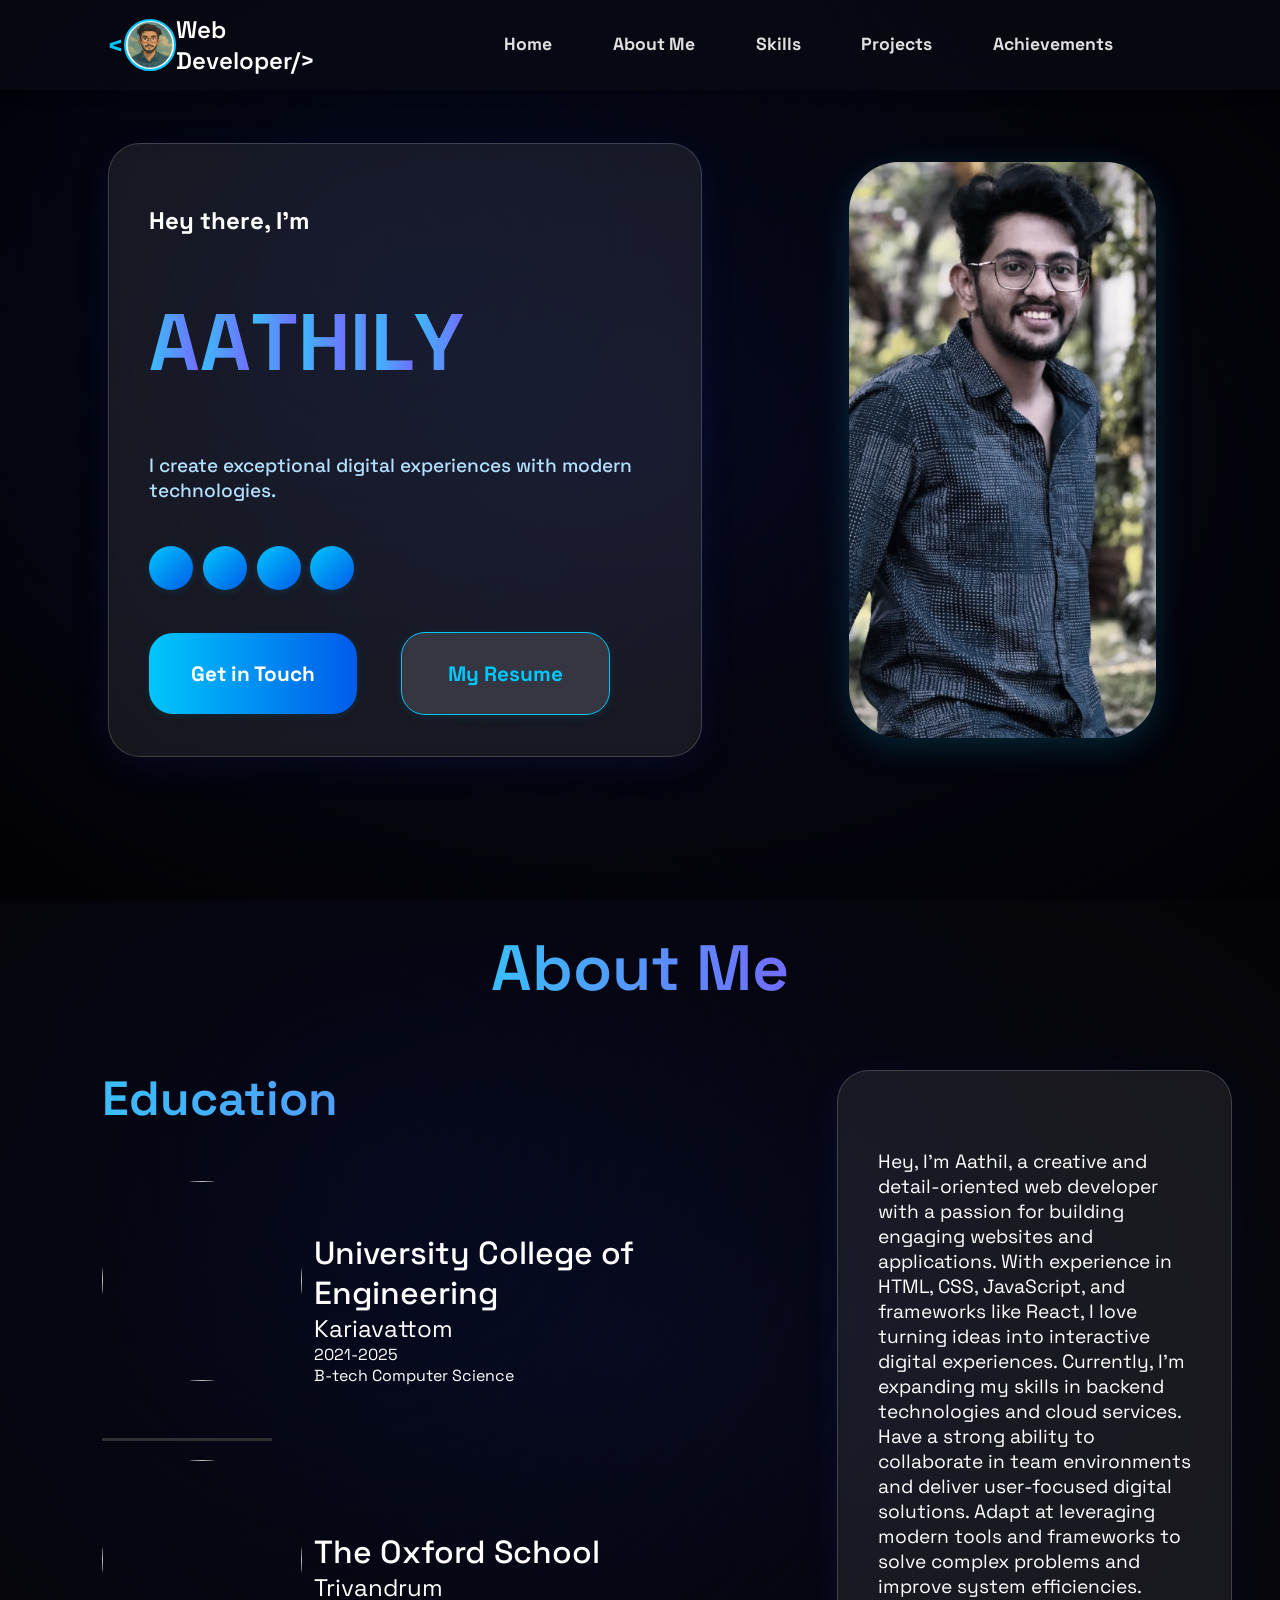
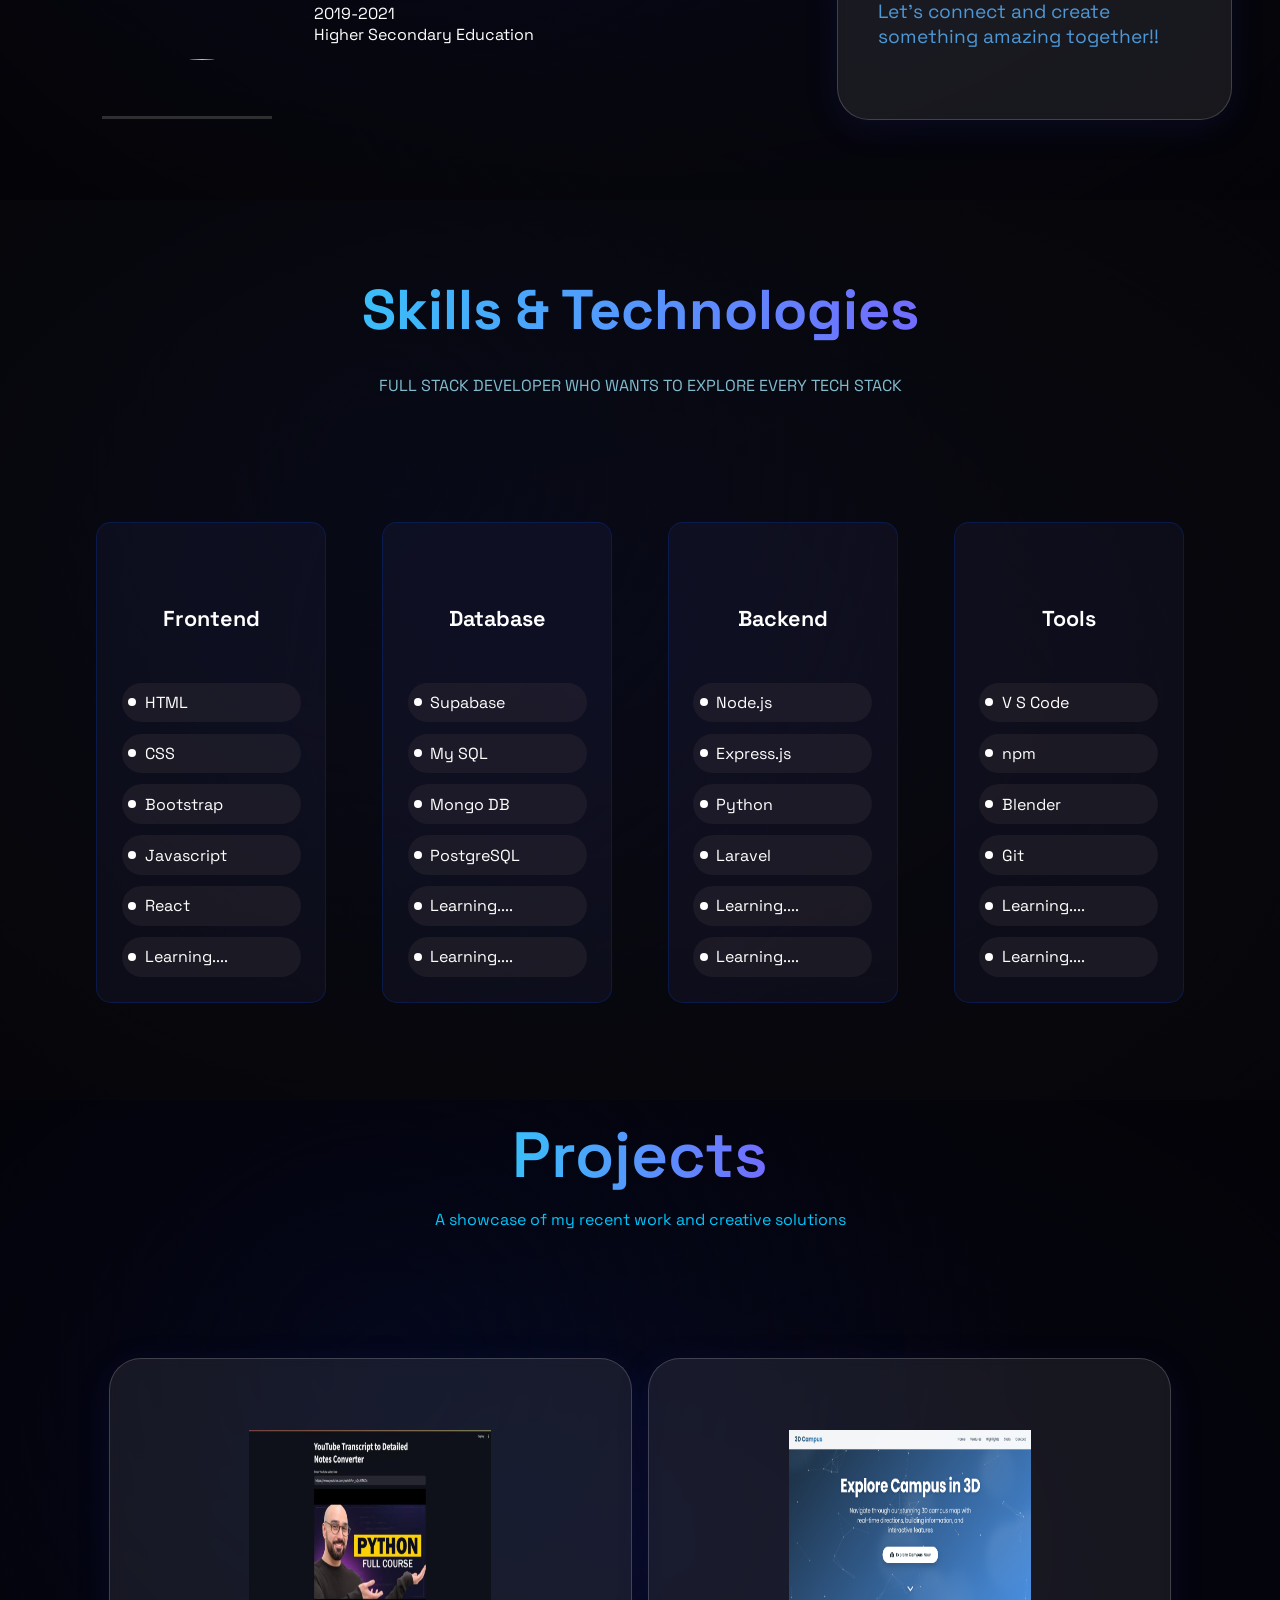
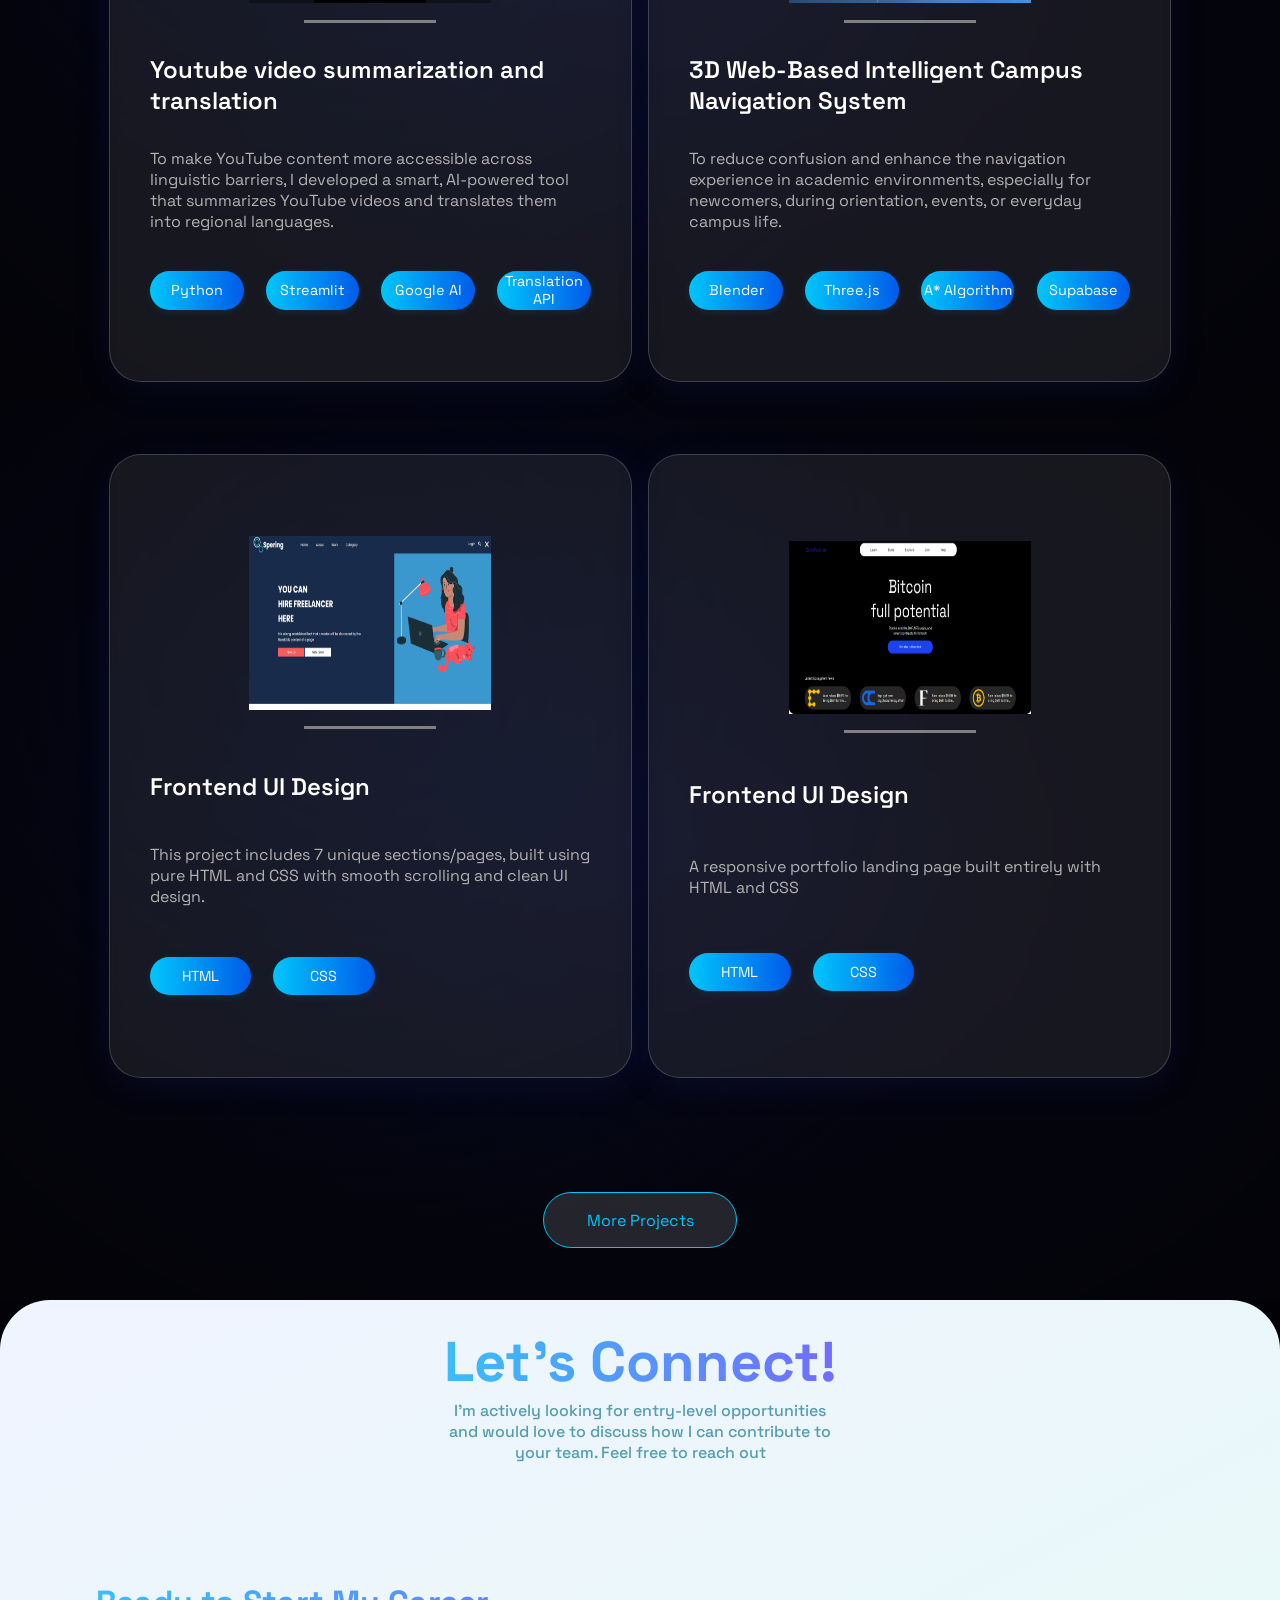
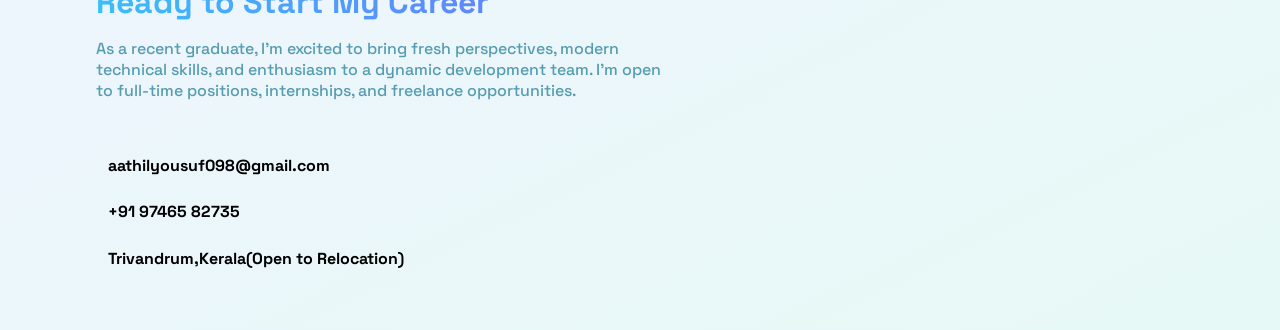
==== index.html @ 9d5b96a1 "first commit" ====
<!DOCTYPE html>
<html lang="en">
  <head>
    <meta charset="UTF-8" />
    <meta name="viewport" content="width=device-width, initial-scale=1.0" />
    <title>Portfolio</title>
    <link rel="icon" type="image/png" href="/favicon-96x96.png" sizes="96x96" />
    <link rel="icon" type="image/svg+xml" href="/favicon.svg" />
    <link rel="shortcut icon" href="/favicon.ico" />
    <link rel="apple-touch-icon" sizes="180x180" href="/apple-touch-icon.png" />
    <link rel="manifest" href="/site.webmanifest" />
    <link rel="stylesheet" href="style.css" />
    <link rel="preconnect" href="https://fonts.googleapis.com" />
    <link rel="preconnect" href="https://fonts.gstatic.com" crossorigin />
    <link rel="preconnect" href="https://fonts.googleapis.com" />
    <link rel="preconnect" href="https://fonts.gstatic.com" crossorigin />
    <link
      href="https://fonts.googleapis.com/css2?family=Inter:ital,opsz,wght@0,14..32,100..900;1,14..32,100..900&family=Poppins:ital,wght@0,100;0,200;0,300;0,400;0,500;0,600;0,700;0,800;0,900;1,100;1,200;1,300;1,400;1,500;1,600;1,700;1,800;1,900&family=Roboto:ital,wght@0,100..900;1,100..900&family=Space+Grotesk:wght@300..700&display=swap"
      rel="stylesheet"
    />
    <link rel="stylesheet" href="https://cdnjs.cloudflare.com/ajax/libs/font-awesome/7.0.0/css/all.min.css" integrity="sha512-DxV+EoADOkOygM4IR9yXP8Sb2qwgidEmeqAEmDKIOfPRQZOWbXCzLC6vjbZyy0vPisbH2SyW27+ddLVCN+OMzQ==" crossorigin="anonymous" referrerpolicy="no-referrer" />
  </head>
  <body>
    <header>
      <div class="q1">
        <p class="angle">&lt;</p>
        <img
          src="ChatGPT_Image_Jul_29__2025__10_33_04_AM-removebg-preview.png"
          alt="Profile picture"
          class="profile-img"
        />
        <div class="header-title">
          <p class="role">Web Developer/&gt;</p>
        </div>
      </div>
      <nav>
        <a href="#Home" class="nav-link">Home</a>
        <a href="#About Me" class="nav-link">About Me</a>
        <a href="#skills" class="nav-link">Skills</a>
        <a href="#projects" class="nav-link">Projects</a>
        <a href="" class="nav-link">Achievements</a>
      </nav>
    </header>
      <section class="page1" id="Home">
        <div class="hero-content">
          <div class="intro-card">
            <p class="s">Hey there, I'm  </p>
              <h1 class="highlight">
                 <span>A</span><span>A</span><span>T</span><span>H</span><span>I</span><span>L</span> <span>Y</span>
              </h1>
            <p class="subtitle">I create exceptional digital experiences with modern technologies.</p>
            <div class="socials">
              <a href="https://github.com/aathil628" target="_blank" class="social-link"><i class="fa-brands fa-github"></i></a>
              <a href="https://www.linkedin.com/in/aathil-yousuf-937155234/" target="_blank" class="social-link"><i class="fa-brands fa-linkedin-in"></i></a>
              <a href="https://www.instagram.com/aa.thil__/" target="_blank" class="social-link"><i class="fa-brands fa-instagram"></i></a>
              <a href="https://mail.google.com/mail/?view=cm&fs=1&to=aathilyousuf098@gmail.com&su=Subject+Here&body=Message+goes+here" target="_blank" class="social-link"><i class="fa-solid fa-envelope"></i></a>
            </div>
            <div class="hero-buttons">
              <a href="#contact" class="btn btn-primary">Get in Touch</a>
              <a href="assets/Resume.pdf" target="_blank" class="btn btn-secondary">My Resume</a>
            </div>
          </div>
        </div>
        <div class="hero-image">
          <img src="test1.png" alt="Profile illustration" class="main-img">
        </div>
      </section>
       
<section class="page2" id="About Me">
     <div class="e1">
         <p>About Me</p>
     </div>
     <div class="e2">
        <div class="e3">
            <div class="e5">
                <p>Education</p>
            </div>
            <div class="e6">
                 <div class="e7">
                       <div class="e8">
                          <div class="e10">
                            <img src="https://encrypted-tbn0.gstatic.com/images?q=tbn:ANd9GcRZ2lX7y7u7_CbyY9ggUJF4lEvPAEfMtIUi-g&s" alt="">
                          </div>
                          <div class="e11">
                            <p class="e12">University College of Engineering</p>
                            <p class="e13">Kariavattom</p>
                            <p class="e14">2021-2025</p>
                            <p class="e15"> B-tech Computer Science</p>
                          </div>
                       </div>
                       <div class="e9"></div>
                 </div>
                 <div class="e7">
                      <div class="e8">
                         <div class="e10">
                            <img src="https://content.jdmagicbox.com/comp/thiruvananthapuram/e2/0471px471.x471.140808144142.g5e2/catalogue/the-oxford-school-manacaud-thiruvananthapuram-schools-neqpao1k5s.jpg" alt="">
                          </div>
                          <div class="e11">
                            <p class="e12">The Oxford School</p>
                            <p class="e13">Trivandrum</p>
                            <p class="e14">2019-2021</p>
                            <p class="e15">Higher Secondary Education</p>
                          </div>
                      </div>
                      <div class="e9"></div>
                 </div>
            </div>
        </div>
        <div class="e4">
           <div class="e16">
          <p>Hey, I’m Aathil, a creative and detail-oriented web developer with a passion for building engaging websites and applications.
With experience in HTML, CSS, JavaScript, and frameworks like React, I love turning ideas into interactive digital experiences. Currently, I’m expanding my skills in backend technologies and cloud services.
Have a strong ability to collaborate in team environments and deliver user-focused digital
solutions. Adapt at leveraging modern tools and frameworks to solve complex problems
and improve system efficiencies.</p> <p style="color: rgb(77, 152, 214);">Let’s connect and create something amazing together!!</p>
</div>
        </div>
     </div>
</section>





      <section class="page3" id="skills">
        <div class="w1">
           <h1>Skills & Technologies</h1>
           <p>FULL STACK DEVELOPER WHO WANTS TO EXPLORE EVERY TECH STACK</p>
        </div>
        <div class="w2">
          <div class="w3 left1">
                 <div class="w4">
                      <a href=""><i class="fa-solid fa-laptop-code"></i></a>
                      <p>Frontend</p>
                 </div>
                 <div class="w5">
                      <div class="w6">
                        <div class="w7"></div>
                        <p>HTML</p>
                      </div>
                      <div class="w6">
                        <div class="w7"></div>
                        <p>CSS</p>
                      </div>
                      <div class="w6">
                        <div class="w7"></div>
                        <p>Bootstrap</p>
                      </div>
                      <div class="w6">
                        <div class="w7"></div>
                        <p>Javascript</p>
                      </div>
                      <div class="w6">
                        <div class="w7"></div>
                        <p>React</p>
                      </div>
                      <div class="w6">
                        <div class="w7"></div>
                        <p>Learning....</p>
                      </div>
                 </div>
          </div>
          <div class="w3 left2">
            <div class="w4">
                      <a href=""><i class="fa-solid fa-database"></i></a>
                      <p>Database</p>
                 </div>
                 <div class="w5">
                      <div class="w6">
                        <div class="w7"></div>
                        <p>Supabase</p>
                      </div>
                      <div class="w6">
                        <div class="w7"></div>
                        <p>My SQL</p>
                      </div>
                      <div class="w6">
                        <div class="w7"></div>
                        <p>Mongo DB</p>
                      </div>
                      <div class="w6">
                        <div class="w7"></div>
                        <p>PostgreSQL</p>
                      </div>
                      <div class="w6">
                        <div class="w7"></div>
                        <p>Learning....</p>
                      </div>
                      <div class="w6">
                        <div class="w7"></div>
                        <p>Learning....</p>
                      </div>
                 </div>
          </div>
          <div class="w3 right1">
            <div class="w4">
                      <a href=""><i class="fa-solid fa-server"></i></i></a>
                      <p>Backend</p>
                 </div>
                 <div class="w5">
                      <div class="w6">
                        <div class="w7"></div>
                        <p>Node.js</p>
                      </div>
                      <div class="w6">
                        <div class="w7"></div>
                        <p>Express.js</p>
                      </div>
                      <div class="w6">
                        <div class="w7"></div>
                        <p>Python</p>
                      </div>
                      <div class="w6">
                        <div class="w7"></div>
                        <p>Laravel</p>
                      </div>
                      <div class="w6">
                        <div class="w7"></div>
                        <p>Learning....</p>
                      </div>
                      <div class="w6">
                        <div class="w7"></div>
                        <p>Learning....</p>
                      </div>
                 </div>
          </div>
          <div class="w3 right">
            <div class="w4">
                      <a href=""><i class="fa-solid fa-hammer"></i></a>
                      <p>Tools</p>
                 </div>
                 <div class="w5">
                      <div class="w6">
                        <div class="w7"></div>
                        <p>V S Code</p>
                      </div>
                      <div class="w6">
                        <div class="w7"></div>
                        <p>npm</p>
                      </div>
                      <div class="w6">
                        <div class="w7"></div>
                        <p>Blender</p>
                      </div>
                      <div class="w6">
                        <div class="w7"></div>
                        <p>Git</p>
                      </div>
                      <div class="w6">
                        <div class="w7"></div>
                        <p>Learning....</p>
                      </div>
                      <div class="w6">
                        <div class="w7"></div>
                        <p>Learning....</p>
                      </div>
                 </div>
          </div>

        </div>
      </section>
      <section class="page4" id="projects">
           <div class="r1">
              <h1>Projects</h1>
              <p>A showcase of my recent work and creative solutions</p>
           </div>
           <div class="r2">
              <div class="r4">
                  <div class="r5">
                      <div class="r6 ">
                        <div class="r7">
                          <img src="Project 1.png" alt="">
                          <div class="r11"></div>  
                        </div>
                        <div class="r8">Youtube video summarization and translation</div>
                        <div class="r9">To make YouTube content more accessible across linguistic barriers, I developed a smart, AI-powered tool that summarizes YouTube videos and translates them into regional languages.</div>
                        <div class="r10">
                           <div class="r12">Python </div>
                           <div class="r12">Streamlit </div>
                           <div class="r12">Google AI</div>
                           <div class="r12">Translation API</div>
                        </div>
                      </div>
                      <div class="r6">
                         <div class="r7">
                          <img src="Project 2.png" alt="">
                          <div class="r11"></div>  
                        </div>
                        <div class="r8">3D Web-Based Intelligent Campus Navigation System</div>
                        <div class="r9">To reduce confusion and enhance the navigation experience in academic environments, especially for newcomers, during orientation, events, or everyday campus life.</div>
                        <div class="r10">
                           <div class="r12">Blender </div>
                           <div class="r12">Three.js</div>
                           <div class="r12">A* Algorithm </div>
                           <div class="r12">Supabase </div>
                        </div>
                      </div>
                  </div>
              </div>
              <div class="r4">
                  <div class="r5">
                      <div class="r6">
                        <div class="r7">
                          <img src="Project 3.png" alt="">
                          <div class="r11"></div>  
                        </div>
                        <div class="r8">Frontend UI Design</div>
                        <div class="r9">This project includes 7 unique sections/pages, built using pure HTML and CSS with smooth scrolling and clean UI design.</div>
                        <div class="r10">
                           <div class="r12">HTML</div>
                           <div class="r12">CSS</div>
                        </div>
                      </div>
                      <div class="r6">
                         <div class="r7">
                          <img src="Project 4.png" alt="">
                          <div class="r11"></div>  
                        </div>
                        <div class="r8">Frontend UI Design</div>
                        <div class="r9">A responsive portfolio landing page built entirely with HTML and CSS</div>
                        <div class="r10">
                          <div class="r12">HTML</div>
                           <div class="r12">CSS</div>
                        </div>
                      </div>
                  </div>
              </div>
           </div>
           <div class="r3">
                <p>More Projects</p>
           </div>
      </section>
      <section class="page5" id="contact">
              <div class="t1">
                <span>Let's Connect!</span>
                <p>I'm actively looking for entry-level opportunities and would love to discuss how I can contribute to your team. Feel free to reach out</p>
              </div>
              <div class="t2">
                   <div class="t3">
                       <div class="t5">
                        <h1>Ready to Start My Career</h1>
                        <p>As a recent graduate, I'm excited to bring fresh perspectives, modern technical skills, and enthusiasm to a dynamic development team. I'm open to full-time positions, internships, and freelance opportunities.</p>
                       </div>
                       <div class="t6">
                        <div class="t7">
                          <a href=""><i class="fa-solid fa-envelope"></i></a>
                          <p>aathilyousuf098@gmail.com</p>
                        </div>
                        <div class="t7">
                          <a href=""><i class="fa-solid fa-phone"></i></a>
                          <p>+91 97465 82735</p>
                        </div>
                        <div class="t7">
                          <a href=""><i class="fa-solid fa-location-dot"></i></a>
                          <p>Trivandrum,Kerala(Open to Relocation)</p>
                        </div>
                       </div>
                   </div>
                   <div class="t4">
                         <div class="t8">
                          <a href="https://www.linkedin.com/in/aathil-yousuf-937155234/" target="_blank"><i class="fa-brands fa-linkedin"></i></a>
                          <a href="https://www.instagram.com/aa.thil__/" target="_blank"><i class="fa-brands fa-instagram"></i></a>
                         </div>
                         <div class="t8">
                          <a href="https://github.com/aathil628" target="_blank"><i class="fa-brands fa-github"></i></a>
                          <a href=""><i class="fa-brands fa-whatsapp"></i></a>
                         </div>
                   </div>
              </div>
      </section>
  </body>
</html>
---- style.css ----
* {
  margin: 0%;
}
body {
  height: 100vh;
  background: radial-gradient(
      ellipse at center,
      rgba(43, 50, 67, 0.7) 0%,
      rgba(15, 15, 25, 0.98) 100%
    ),
    radial-gradient(circle at 30% 30%, rgba(0, 147, 233, 0.18), transparent 60%),
    radial-gradient(
      circle at 70% 60%,
      rgba(123, 67, 151, 0.18),
      transparent 60%
    );
  background-color: #0d0d1a;
  background-blend-mode: hard-light;
  color: #fff;
  font-family: "Space Grotesk", "Inter", "Poppins", "Roboto", sans-serif;
  box-sizing: border-box;
}

header {
  height: 10%;
  width: 100%;
  background: rgba(10, 10, 20, 0.7);
  position: fixed;
  z-index: 100;
  display: flex;
  justify-content: space-evenly;
  align-items: center;
  box-shadow: 0 2px 16px 0 rgba(0, 0, 0, 0.12);
}
.q1 {
  display: flex;
  align-items: center;
  justify-content: space-evenly;
  width: 18%;
}
.profile-img {
  height: 48px;
  width: 48px;
  border-radius: 50%;
  border: 2px solid #00c6fb;
  background: #fff;
}
.angle {
  font-size: 1.7rem;
  color: #00c6fb;
  font-weight: 700;
}
.role {
  font-size: 1.5rem;
  color: #fff;
  font-weight: 600;
}
nav {
  width: 57%;
  display: flex;
  justify-content: space-evenly;
}
.nav-link {
  text-decoration: none;
  font-size: 1.1rem;
  color: #e0e0e0;
  font-weight: 700;
  transition: color 0.2s;
}
.nav-link::after {
  content: "";
  display: block;
  width: 0;
  height: 2px;
  background: linear-gradient(90deg, #00c6fb, #005bea);
  transition: width 0.4s;
}
.nav-link:hover {
  color: #00c6fb;
}
.nav-link:hover::after {
  width: 100%;
}

.page1 {
  height: 100%;
  width: 100%;

  display: flex;
  align-items: center;
  justify-content: space-evenly;
 
}
.hero-content {
  display: flex;
  align-items: center;
  justify-content: space-evenly;
  height: 60%;
  width: 50%;
}
.intro-card {
  height: 100%;
  width: 80%;
  background: rgba(255, 255, 255, 0.08);
  border-radius: 32px;
  box-shadow: 0 8px 32px 0 rgba(31, 38, 135, 0.18);
  padding: 2.5rem 2.5rem 2rem 2.5rem;
  display: flex;
  flex-direction: column;
  justify-content: center;
  gap: 8%;
  border: 1.5px solid rgba(255, 255, 255, 0.18);
  backdrop-filter: blur(6px);
  opacity: 0;
  transform: translateX(-100%);
  animation: slideInLeft 1s forwards;
}
.intro-card .s {
  height: 10%;
  font-size: 1.5rem;
  font-weight: 700;
  display: flex;
  align-items: center;
  gap: 2%;
  color: #fff;
}
h1.highlight {
  height: 22%;
  display: flex;
  font-size: 5rem;
}
h1.highlight span{
  opacity: 0;
  display: inline-block;
  animation: fadeIn 0.5s forwards;
}
h1.highlight span:nth-child(1){animation-delay: 1s;
background: linear-gradient(to right, #3ABEF9, #726CFF);
  background-clip: text;
  -webkit-text-fill-color: transparent;}
h1.highlight span:nth-child(2){animation-delay: 1.5s;
background: linear-gradient(to right, #3ABEF9, #726CFF);
  background-clip: text;
  -webkit-text-fill-color: transparent;}
h1.highlight span:nth-child(3){animation-delay: 2s;
background: linear-gradient(to right, #3ABEF9, #726CFF);
  background-clip: text;
  -webkit-text-fill-color: transparent;}
h1.highlight span:nth-child(4){animation-delay: 2.5s;
background: linear-gradient(to right, #3ABEF9, #726CFF);
  background-clip: text;
  -webkit-text-fill-color: transparent;}
h1.highlight span:nth-child(5){animation-delay: 3s;
background: linear-gradient(to right, #3ABEF9, #726CFF);
  background-clip: text;
  -webkit-text-fill-color: transparent;}
h1.highlight span:nth-child(6){animation-delay: 3.5s;
background: linear-gradient(to right, #3ABEF9, #726CFF);
  background-clip: text;
  -webkit-text-fill-color: transparent;}
h1.highlight span:nth-child(7){animation-delay: 4s;
background: linear-gradient(to right, #3ABEF9, #726CFF);
  background-clip: text;
  -webkit-text-fill-color: transparent;}

@keyframes fadeIn {
  from{
       opacity: 0;
       transform: translateX(-20px);
  }
  to{
    opacity: 1;
    transform: translateX(0);
  }
}
.wave-hand {
  height: 60%;
}
.subtitle {
  font-size: 1.2rem;
  color: #b3e0ff;
  font-weight: 500;
}
.desc {
  font-size: 1.05rem;
  color: #e0e0e0;
}
.socials {
  display: flex;

  width: 40%;
  justify-content: space-between;
}
.social-link {
  display: flex;
  align-items: center;
  justify-content: center;
  height: 44px;
  width: 44px;
  border-radius: 50%;
  background: linear-gradient(135deg, #00c6fb 0%, #005bea 100%);
  color: #fff;
  font-size: 1.5rem;
  transition: transform 0.2s, box-shadow 0.2s;
  box-shadow: 0 2px 8px 0 rgba(0, 198, 251, 0.12);
}
.social-link:hover {
  transform: scale(1.13) rotate(-6deg);
  box-shadow: 0 4px 16px 0 rgba(0, 198, 251, 0.22);
  background: linear-gradient(135deg, #005bea 0%, #00c6fb 100%);
}
.hero-buttons {
  height: 15%;
  display: flex;
  justify-content: space-between;
  align-items: center;
  width: 90%;
}
.btn {
  height: 100%;
  width: 45%;
  border: none;
  border-radius: 24px;
  font-size: 1.3rem;
  font-weight: 700;
  transition: background 0.2s, color 0.2s, box-shadow 0.2s;
  box-shadow: 0 2px 8px 0 rgba(0, 198, 251, 0.1);
  text-decoration: none;
  text-align: center;
  align-content: center;
}
.btn-primary {
  background: linear-gradient(90deg, #00c6fb 0%, #005bea 100%);
  color: #fff;
}
.btn-primary:hover {
  background: linear-gradient(90deg, #005bea 0%, #00c6fb 100%);
  box-shadow: 0 4px 16px 0 rgba(0, 198, 251, 0.18);
}
.btn-secondary {
  background: rgba(255, 255, 255, 0.13);
  color: #00c6fb;
  border: 1.5px solid #00c6fb;
}
.btn-secondary:hover {
  background: #00c6fb;
  color: #fff;
  border: 1.5px solid #00c6fb;
}
.hero-image {
  height: 80%;
  width: 30%;
  display: flex;
  align-items: center;
  justify-content: center;
  opacity: 0;
  transform: translateX(100%);
  animation: slideInRight 1s forwards;
}
@keyframes slideInLeft{
  to{
    opacity: 1;
    transform: translateX(0);
  }
}
@keyframes slideInRight{
  to{
    opacity: 1;
    transform: translateX(0);
  }
}

.main-img {
  width: 80%;
  height: 80%;
  object-fit: cover;
  border-radius: 50px;
  box-shadow: 0 8px 32px 0 rgba(0, 198, 251, 0.18);
  /* border: 2px solid #fff; */
  background: #fff;
}
/* page 1 */
@media(max-width:1246px){
    .q1{
        width: 28%;
    }
    .intro-card h1{
       font-size: 2rem;
    }
    .socials{
        width: 60%;
    }
}
@media(max-width:952px){
    .q1{
        width: 35%;
    }
    .main-img{
        width: 100%;
    }
}
@media(max-width:799px){
    .q1{
        width: 27%;
    }
    .q1 p{
        font-size: 1rem;
    }
    .profile-img{
        height: 6%;
        width: 13%;
    }
    .nav-link{
        font-size: 0.8rem;
    }
    .page1{
        display: flex;
        flex-direction: column-reverse;
        justify-content:space-between;
        align-items: center;
        height: 100%;

    }
    .hero-content{
               width: 100%;
               height: 49%;
               display: flex;
               align-items: first baseline;
    }
    .intro-card{
        height: 75%;
        width: 70%;
    }
    .intro-card h1{
        font-size: 1.5rem;
    }
    .intro-card p{
        font-size: 0.7rem;
    }
    .socials{
        width: 47%;
    }
    .social-link{
        height: 30px;
        width: 30px;
        border-radius: 50%;
        font-size: 0.9rem;
    }
    .btn{
        font-size: 0.9rem;
    }
    .hero-image{
              width: 100%;
              height: 50%;
              
              display: flex;
               justify-content: center;
               align-items: last baseline;
    }
    .main-img{
             height: 77%;
             width: 30%;
    }
}
@media(max-width:615px){
    .q1{
        width: 35%;
    }
    .main-img{
        width: 37%;
    }
}
@media(max-width:615px){
    .q1{
        width: 33%;
    }
    .q1 p{
        font-size: 0.7rem;
    }
    .profile-img{
        height: 5%;
        width: 11%;
    }
    .nav-link{
        font-size: 0.6rem;
    }
    .main-img{
        width: 51%;
    }
}
@media(max-width:370px)
{
    header{
        flex-wrap: wrap;
    }
    .q1{
        width: 50%;
    }
    nav{
        width: 100%;
    }
    .main-img{
        width: 75%;
    }
    .intro-card{
        display: flex;
        flex-direction: column;
        gap: 7%;
    }
    .intro-card h1{
        font-size: 1.3rem;
    }
    .socials{
        width: 55%;
    }
    .social-link{
        height: 20px;
        width: 20px;
        border-radius: 50%;
        font-size: 0.6rem;
    }
    .hero-buttons{
        height: 90%;
    }
    .btn{
        font-size: 0.6rem;
    }
}

.page2{
      height: 100%;
      width: 100%;
      background-color: #1717201c;
}
.e1{
  height: 15%;
  display: flex;
  justify-content: center;
  align-items: center;
}
.e1 p{
  font-size: 4rem;
  font-weight: 600;
  background: linear-gradient(to right, #3ABEF9, #726CFF);
  background-clip: text;
  -webkit-text-fill-color: transparent;
}
.e2{
  height: 80%;
  width: 100%;
  display: flex;
  flex-direction: row;
  justify-content: space-evenly;
}
.e3{
  height: 100%;
  width: 60%;
  display: flex;
  flex-direction: column;
  align-items: center;
  justify-content: space-evenly;
}
.e5{
  height: 13%;
  width: 79%;
  font-size: 3rem;
  font-weight: 650;
  display: flex;
  align-items: center;
  background: linear-gradient(to right, #3ABEF9, #726CFF);
  background-clip: text;
  -webkit-text-fill-color: transparent;
}
.e6{
  height: 80%;
  width: 79%;
  display: flex;
  flex-direction: column;
  align-items: center;
  justify-content: space-evenly;
}
.e7{
  height: 45%;
  width: 100%;
  display: flex;
  flex-direction: column;
  transition: all 0.5s ease;
   cursor: pointer;
}
.e8{
  display: flex;
  height: 100%;
  gap: 2%;
}
.e10{
  height: 100%;
}
.e10 img{
  height: 200px;
  width: 200px;
  border-radius: 50%;
}
.e11{
  height: 100%;
  width: 100%;
  display: flex;
  flex-direction: column;
  justify-content: center;
}
.e12{
  font-size: 2rem;
  font-weight: 500;
}
.e13{
  font-size: 1.5rem;
}
.e9{
  background-color: #2d2f30;
  height: 1%;
  width: 28%;
   transition: all 0.5s ease;
}
.e7:hover{
  transform: scale(1.05,1.05);
}
.e7:hover .e9{
  width: 100%;
   background: linear-gradient(to right, #3ABEF9, #726CFF);
}
.e4{
  height: 100%;
  width: 35%;
  display: flex;
  justify-content: center;
  align-items: center;
}
.e16{
  height: 80%;
  width: 70%;
  font-size: 1.2rem;
  background: rgba(255, 255, 255, 0.08);
  border-radius: 32px;
  box-shadow: 0 8px 32px 0 rgba(31, 38, 135, 0.18);
  padding: 2.5rem 2.5rem 2rem 2.5rem;
  display: flex;
  justify-content: center;
flex-direction: column;
  border: 1.5px solid rgba(255, 255, 255, 0.18);
  backdrop-filter: blur(6px);
}
/* page 2 */
@media(max-width:1250px){
  .e16{
    font-size: 0.9rem;
  }
  .e10 img{
    border-radius: 50%;
    height: 150px;
    width: 150px;
  }
}
@media(max-width:807px){
  .e16{
    font-size: 0.75rem;
  }
  .e12{
    font-size: 1.5rem;
  }
  .e13{
    font-size: 1.2rem;
  }
}
@media(max-width:615px){
  .page2{
    height: 200%;
  }
  .e2{
    flex-wrap: wrap;
    display: flex;
    flex-direction: column-reverse;
    width: 100%;
    justify-content: space-evenly;
    align-items: center;
  }
  .e3{
    width: 100%;
    height: 50%;
  }
  .e4{
    width: 60%;
    height: 40%;
  }
  .e16{
    font-size: 0.8rem;
  }
}
@media(max-width:448px){
   .page2{
    height:180%;
  }
  .e1{
    height: 4%;
  }
  .e1 p{
    font-size: 3rem;
  }
  .e2{
    height:90%;
    justify-content: space-between;
  }
  .e4{
    width: 85%;
    height: 30%;
  }
  .e16{
    height: 70%;
  }
  .e3{
    height: 70%;
    width: 100%;
    display: flex;
    justify-content: space-between;
    align-items: center;
    text-align: center;
    align-content: center;
  }
  .e5 p{
    text-align: center;
  }
  .e5 p {
    height: 58%;
    width: 100%;
  }
  .e6{
    height: 100%;
  }
  .e7{
    height: 60%;
  }
  .e8{
    height: 100%;
    display: flex;
    flex-direction: column;
  }
} 
@media(max-width:419px){
  .e4{
    width: 100%;
  }
   .e16{
    font-size: 0.62rem;
    padding: 4%;
   }
} 
.page3{
  height: 100%;
  width: 100%;
  background-color: #0b0c0f7d;
display: flex;
flex-direction: column;
justify-content: space-evenly;
align-items: center;
}
.w1{
  height: 20%;
  width: 85%;
  display: flex;
  flex-direction: column;
  justify-content: space-evenly;
  align-items: center;  
  
}
.w1 h1{
   background: linear-gradient(to right, #3ABEF9, #726CFF);
  background-clip: text;
  -webkit-text-fill-color: transparent;
  font-size: 3.5rem;
  font-weight: 700;
}
.w1 p{
  color: #81bcce;
}
.w2{
  height: 65%;
  width: 85%;
  display: flex;
  justify-content: space-between;
  align-items: center;
}
.w3{
  height: 82%;
  width: 21%;
  border-radius: 15px;
  background-color: rgba(67, 69, 137, 0.108);
  display: flex;
  flex-direction: column;
  border: 0.5px solid rgba(0, 72, 255, 0.208);
  cursor: pointer;
  justify-content: space-evenly;
  align-items: center;
  transition: all 0.5s ease;
}
.w3:hover{
  transform: scale(1.07,1.07);
box-shadow: rgba(37, 17, 140, 0.4) -5px 5px, rgba(42, 25, 151, 0.3) -10px 10px, rgba(59, 46, 240, 0.2) -15px 15px, rgba(72, 46, 240, 0.1) -20px 20px, rgba(46, 46, 240, 0.05) -25px 25px;
}
.w4{
  height: 25%;
  width: 100%;
  display: flex;
  flex-direction: column;
  justify-content: space-around;
  align-items: center;
}
.w4 a{
  font-size: 2.5rem;
  background: linear-gradient(to right, #3ABEF9, #726CFF);
  background-clip: text;
  -webkit-text-fill-color: transparent; 
}
.w4 p{
  font-size: 1.35rem;
  font-weight: 650;
}
.w4 p::after{
  content: "";
  display: block;
  width: 0;
  height: 2px;
   background: linear-gradient(to right, #3ABEF9, #726CFF);
  transition: all 0.5s ease;
  
}
.w3:hover .w4 p{
  background: linear-gradient(to right, #3ABEF9, #726CFF);
  background-clip: text;
  -webkit-text-fill-color: transparent; 
}
.w3:hover .w4 p::after{
      width: 100%;
}
.w5{
  height: 66%;
  width: 90%;
  display: flex;
  flex-direction: column;
  justify-content: space-evenly;
  align-items: center;
}
.w6{
  background-color: rgba(90, 78, 78, 0.177);
  height: 12.5%;
  width: 84%;
  display: flex;
  align-items: center;
  border-radius: 50px;
  padding-left: 3%;
  gap: 5%;
}
.w3:hover .w7{
   transform: scale(1.3,1.3);
    background: linear-gradient(to right, #3ABEF9, #726CFF);
}
.w7{
  height: 8px;
  width: 8px;
  border-radius: 50%;
  background-color: #fff;
  transition: all 0.5s ease;
}
/* page 3 */
@media(max-width:795px){
  .w6 p{
    font-size: 0.75rem;
  }
  .w7{
    border-radius: 50%;
    height: 5px;
    width: 5px;
  }
}
@media(max-width:604px){
  
  .page3{
    height: 200%;
  }
  .w1{
    height: 10%;
  }
  .w1 h1{
    font-size: 2.5rem;
  }
  .w1 p{
    font-size: 0.7rem;
  }
  .w2{
    flex-wrap: wrap;
    height: 80%;
    display: flex;
    justify-content: space-evenly;
  }
  .w3{
    height: 35%;
    width: 40%;
  }
}
@media(max-width:429px){
  
  .page3{
    height: 180%;
    justify-content: space-between;
  }
  .w1{
    height: 4%;
  }
  .w1 h1{
    font-size: 1.6rem;
  }
  .w1 p{
    font-size: 0.45rem;
  }
  .w2{
    flex-wrap: wrap;
    height: 95%;
    display: flex;
    justify-content: space-evenly;
  }
  .w3{
    height: 24%;
    width: 60%;
  }

}
.page4{
  height: 200%;
  width: 100%;
  background-color: #0d0d1a21;
  display: flex;
  flex-direction: column;
  justify-content: space-between;
}
.r1{
  height: 8%;
  display: flex;
  flex-direction: column;
  justify-content: space-evenly;
  align-items: center;
}
.r1 h1{
  font-size: 4rem;
  font-weight: 600;
  background: linear-gradient(to right, #3ABEF9, #726CFF);
  background-clip: text;
  -webkit-text-fill-color: transparent; 
}
.r1 p{
  color: #00c6fb;
  text-align: center;
}
.r2{
  height: 80%;
  width: 100%;
  display: flex;
  flex-direction: column;
  justify-content: space-evenly;
}
.r4{
  height: 45%;
  width: 100%;
  display: flex;
  justify-content: space-evenly;
}
.r5{
  display: flex;
  justify-content: space-between;
  align-items: center;
  width: 83%;
  height: 100%;
}
.r6{
  background-color: #0d0d1a;
  width: 41.5%;
  height: 85%;
  background: rgba(255, 255, 255, 0.08);
  border-radius: 32px;
  box-shadow: 0 8px 32px 0 rgba(31, 38, 135, 0.18);
  padding: 2.5rem 2.5rem 2rem 2.5rem;
  display: flex;
  flex-direction: column;
  justify-content: space-evenly;
  border: 1.5px solid rgba(255, 255, 255, 0.18);
  backdrop-filter: blur(6px);
  transition: all 0.5s ease;
  cursor: pointer;
}
.r7{
  display: flex;
  flex-direction: column;
  align-items: center;
  justify-content: space-between;
  height: 35%;
}
.r7 img{
  height: 90%;
  width: 55%;
}
.r6:hover{
  box-shadow: rgba(0, 123, 255, 0.4) 0px 12px 32px 6px;
  transform: scale(1.06,1.06);
}
.r6:hover .r11{
  width: 100%;
   background: linear-gradient(to right, #3ABEF9, #726CFF);
}
.r11{
  background-color: rgb(128, 128, 128);
  height: 1.5%;
  width: 30%;
  transition: all 0.5s ease;
}
.r8{
  font-size: 1.5rem;
  font-weight: 600;
}
.r9{
    color: rgb(180, 177, 177);
}
.r10{
  display: flex;
  width: 100%;
  gap: 5%;
  height: 10%;
  align-items: center;
}
.r12{
     height: 70%;
  width: 23%;
  font-size: 0.9rem;
  border: none;
  border-radius: 24px;
  transition: all 0.2s ease;
  box-shadow: 0 2px 8px 0 rgba(0, 198, 251, 0.1);
  text-decoration: none;
  text-align: center;
  align-content: center;
    background: linear-gradient(90deg, #00c6fb 0%, #005bea 100%);
  color: #fff;
}
.r12:hover {
  background: linear-gradient(90deg, #005bea 0%, #00c6fb 100%);
  box-shadow: 0 4px 16px 0 rgba(0, 198, 251, 0.18);
}
.r3{
  height: 6%;
  display: flex;
  justify-content: center;
}
.r3 p{
       background: rgba(255, 255, 255, 0.13);
      color: #00c6fb;
      border: 1.5px solid #00c6fb;
      text-align: center;
      align-content: center;
      height: 50%;
      width: 15%;
      border-radius: 50px;
      transition: all 0.2s ease;
      cursor: pointer;
}
.r3 p:hover{
  background: #00c6fb;
  color: #fff;
  border: 1.5px solid #00c6fb;
}


@media(max-width:1250px){
  .r12{
    font-size: 0.65rem;
  }
  .r6{
    width: 40%;
  }
}
@media(max-width:980px){
  .r12{
    font-size: 0.5rem;
  }
  .r6{
    width: 37%;
  }
}
@media(max-width:790px){
  .page4{
    height: 300%;
  }
  .r1{
    height: 6%;
  }
  .r2{
         height: 90%; 
         justify-content: space-between;
  }
  .r4{
    height: 50%;
  }
  .r3{
    height: 3%;
    align-items: center;
  
  }
  .r3 p{
    height: 70%;
    width:20% ;
  }
  .r5{
    flex-wrap: wrap;
    justify-content: center;
    height: 100%;
  }
  .r6{
    width: 70%;
    height: 40%;
  }
}
@media (max-width:550px) {
  .r3 p{
    height: 70%;
    width:30% ;
  }
}
@media(max-width:402px){
  .r8{
    font-size: 1rem;
  }
  .r12{
    font-size: 0.35rem;
  }
  .r9{
    font-size: 0.7rem;
  }
  .r7 img{
     width: 90%;
     height: 80%;
  }
  .r3 p{
    width: 50%;
  }
}
.page5{
  height: 70%;
  width: 100%;
  background: linear-gradient(to bottom right, #f0f4ff, #e6f9f6);
  border-radius: 50px 50px 0px 0px;
  display: flex;
  flex-direction: column;
  justify-content: space-around;
}
.t1{
  display: flex;
  flex-direction: column;
  /* background-color: #005bea; */
  height: 25%;
  justify-content: space-evenly;
  align-items: center;
}
.t1 span{
  font-size: 3.5rem;
  font-weight:bolder;
  background: linear-gradient(to right, #3ABEF9, #726CFF);
  background-clip: text;
  -webkit-text-fill-color: transparent; 
}
.t1 p{
  height: 50%;
  width: 30%;
  text-align: center;
  color: #559cb0;
  font-weight: 500;
}
.t2{
  display: flex;
  height: 60%;
  width: 100%;
  justify-content: center;
  align-items: center;
}
.t3{
  width: 45%;
  height: 100%;
  display: flex;
  flex-direction: column;
  justify-content: space-evenly;
  /* background-color: #005bea; */
}
.t5{
  display: flex;
  flex-direction: column;
  /* background-color: #00c6fb; */
  height: 40%;
  justify-content: space-evenly;

}
.t5 h1{
  font-size: 2rem;
    background: linear-gradient(to right, #3ABEF9, #726CFF);
  background-clip: text;
  -webkit-text-fill-color: transparent;
}
.t5 p{
  color: #559cb0;
  font-weight: 500;
}
.t6{
  display: flex;
  flex-direction: column;
  /* background-color: #00c6fb; */
  height: 30%;
  justify-content: space-between;
}
.t7{
  display: flex;
  gap: 2%;
}
.t7 p{
  color: black;
  font-weight: bold;
}
.t7 a{
     background: linear-gradient(to right, #3ABEF9, #726CFF);
  background-clip: text;
  -webkit-text-fill-color: transparent;
  transition: all 0.2s ease;
}
.t7 a:hover{
        transform: scale(1.2,1.2);
}
.t4{
  width: 40%;
  height: 60%;
  display: flex;
  flex-direction: column;
  justify-content: space-between;
  align-items: center;
  
}
.t8{
  height: 40%;
  width: 30%;
  display: flex;
  justify-content: space-between;
  font-size: 3rem;
}
.t8 a{
  transition: all 0.4s ease;
}

.t8 .fa-linkedin{
  color: #1d67de;
}
.t8 .fa-instagram{
  color:rgb(202, 81, 121);

}
.t8 .fa-github{
  color: black;
}
.t8 .fa-whatsapp{
  color: rgb(155, 214, 67);
}
.t8 a:hover{
  transform: scale(1.2,1.2);
}
@media(max-width:938px){
  .t1 p{
    width: 60%;
  }
  .t5 {
    height: 100%;
   }
   .t8{
    width: 50%;
   }
}
@media(max-width:643px){
  .page5{
    justify-content: space-between;
  }
  .t1{
    height: 31%;
  }
  .t1 span{
    font-size: 2rem;
  }
  .t2{
    height: 69%;
    flex-direction: column;
    text-align: center;
  }
  .t3{
    width: 90%;
  }
  .t5{
    height: 50%;
  }
    .t7{
    width: 60%;
  }
  .t5 h1{
    font-size: 1.5rem;
  }
  .t5 p{
    font-size: 0.65rem;
  
  }
  .t6{
    flex-direction: row;
    flex-wrap: wrap;
     height: 50%;
     justify-content: center;
  }
  .t4{
    flex-direction: row;
    width: 90%;
  }
  .t8{
    width: 40%;
  }
}
@media(max-width:443px){
    .page5{
    justify-content: space-between;
  }
  .t1{
    height: 22%;
  }
  .t1 span{
    font-size: 1.5rem;
  }
  .t1 p{
    width: 80%;
    font-size: 0.7rem;
  }
  .t2{
    height: 78%;
    flex-direction: column;
    text-align: center;
  }
  .t3{
    width: 90%;
  }
  .t5{
    height: 50%;
  }
    .t7{
    width: 80%;
  }
  .t5 h1{
    font-size: 1.2rem;
  }
  .t5 p{
    font-size: 0.55rem;
  
  }
  .t6{
    flex-direction: row;
    flex-wrap: wrap;
     height: 50%;
     width: 100%;
     justify-content: center;
  }
  .t7 p{
    font-size: 0.6rem;
  }
  .t8{
    font-size: 2rem;
  }

}
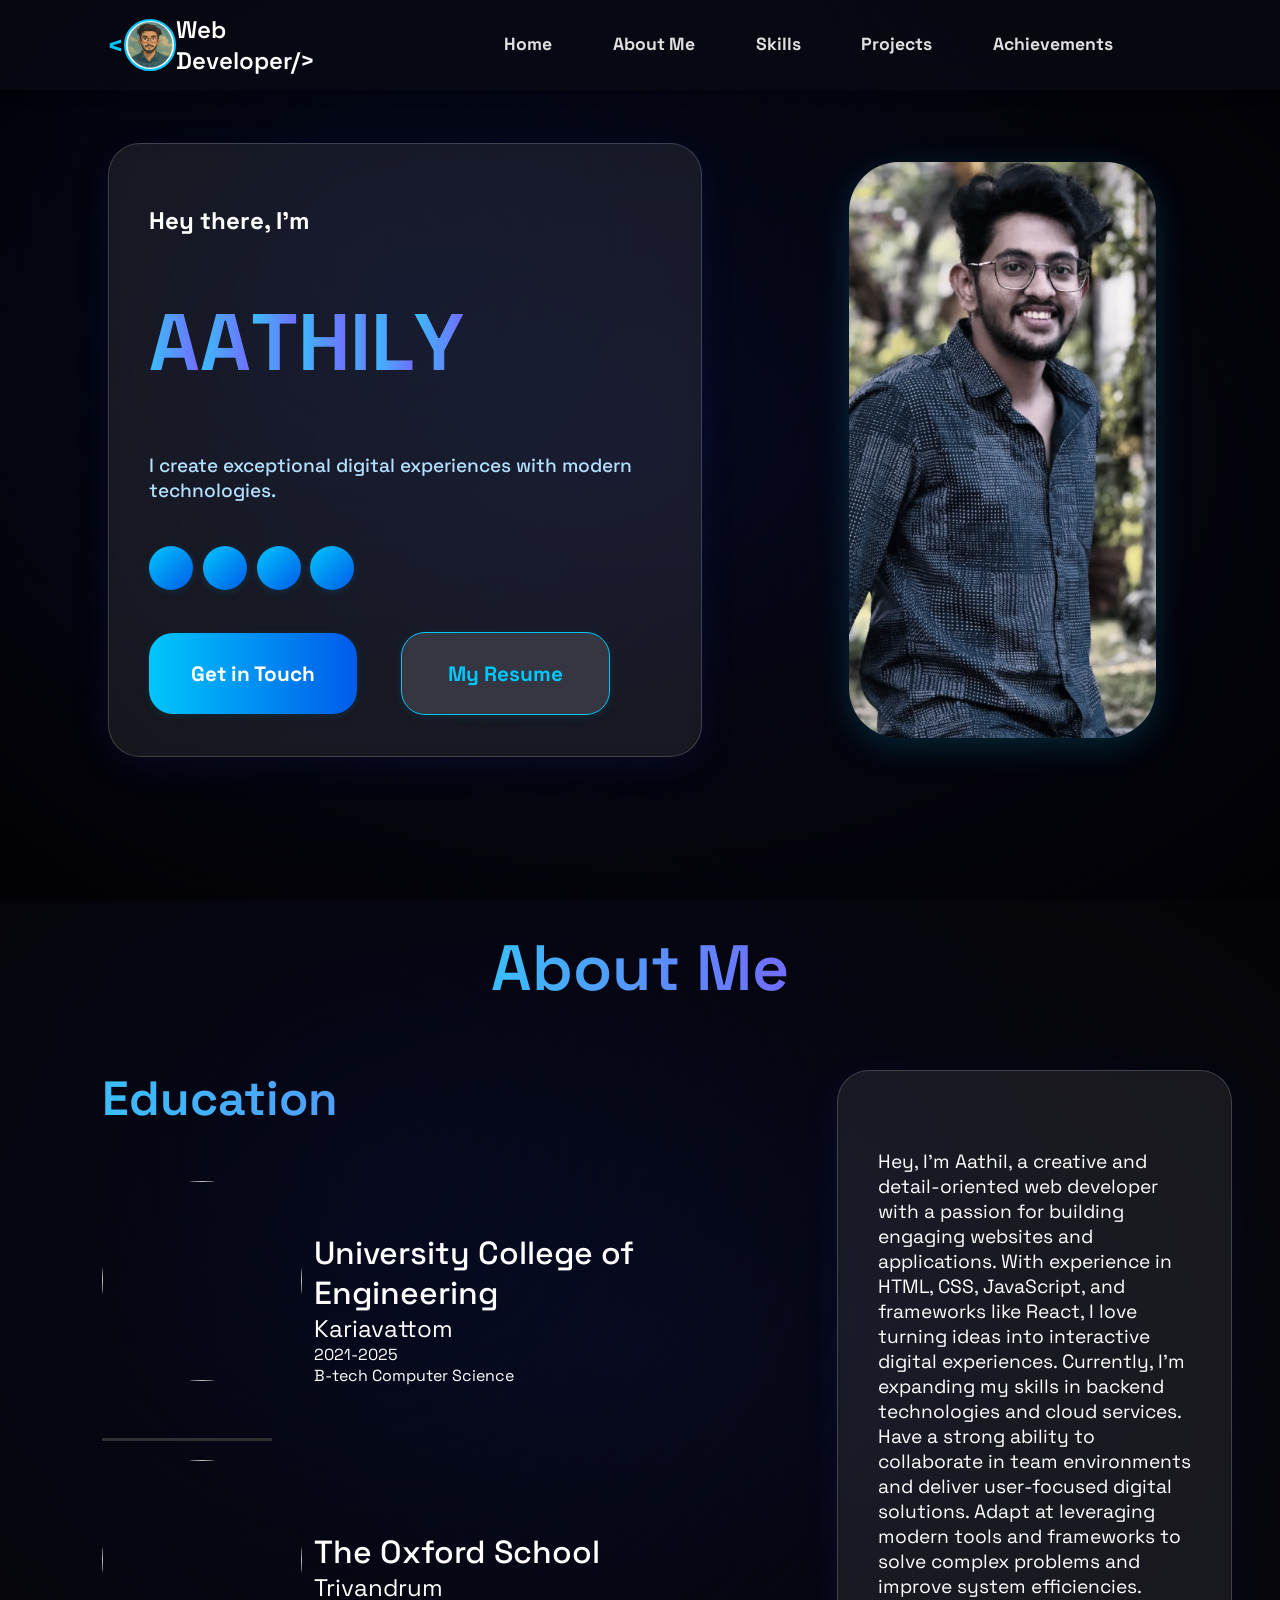
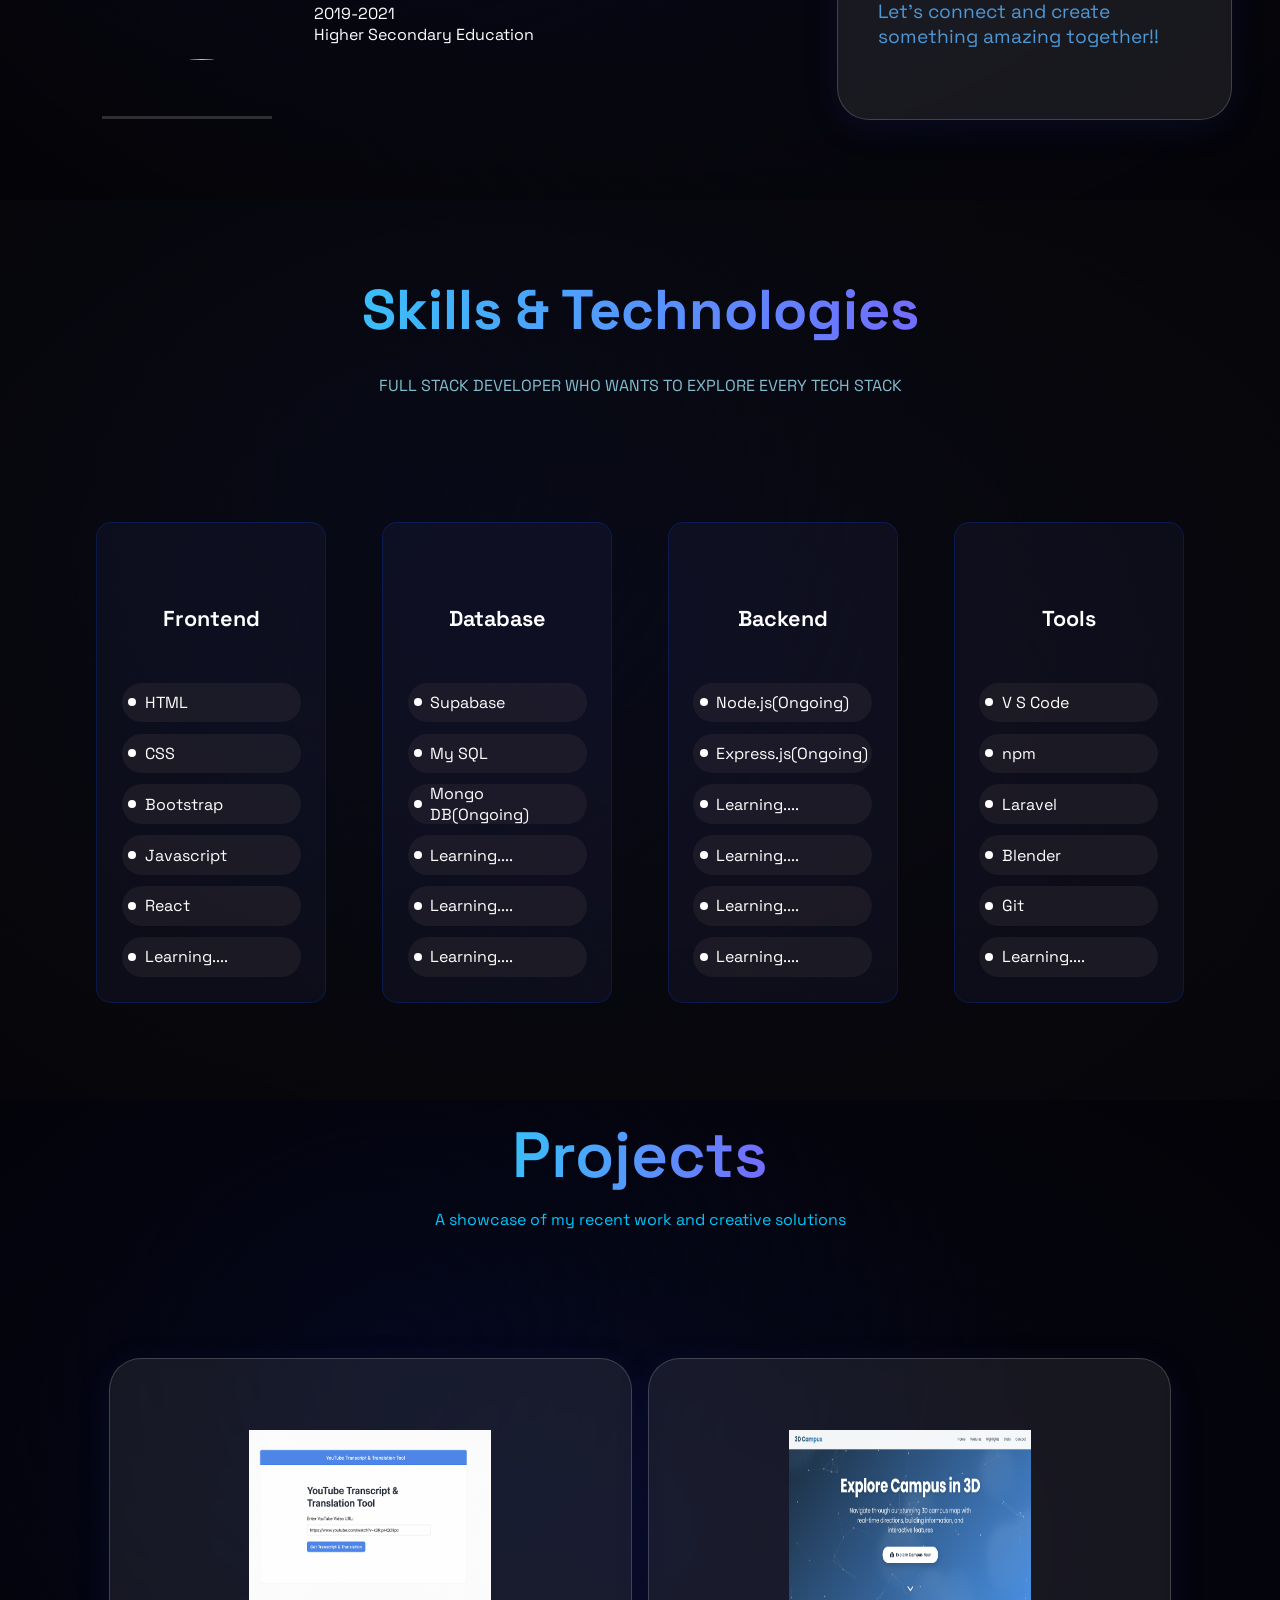
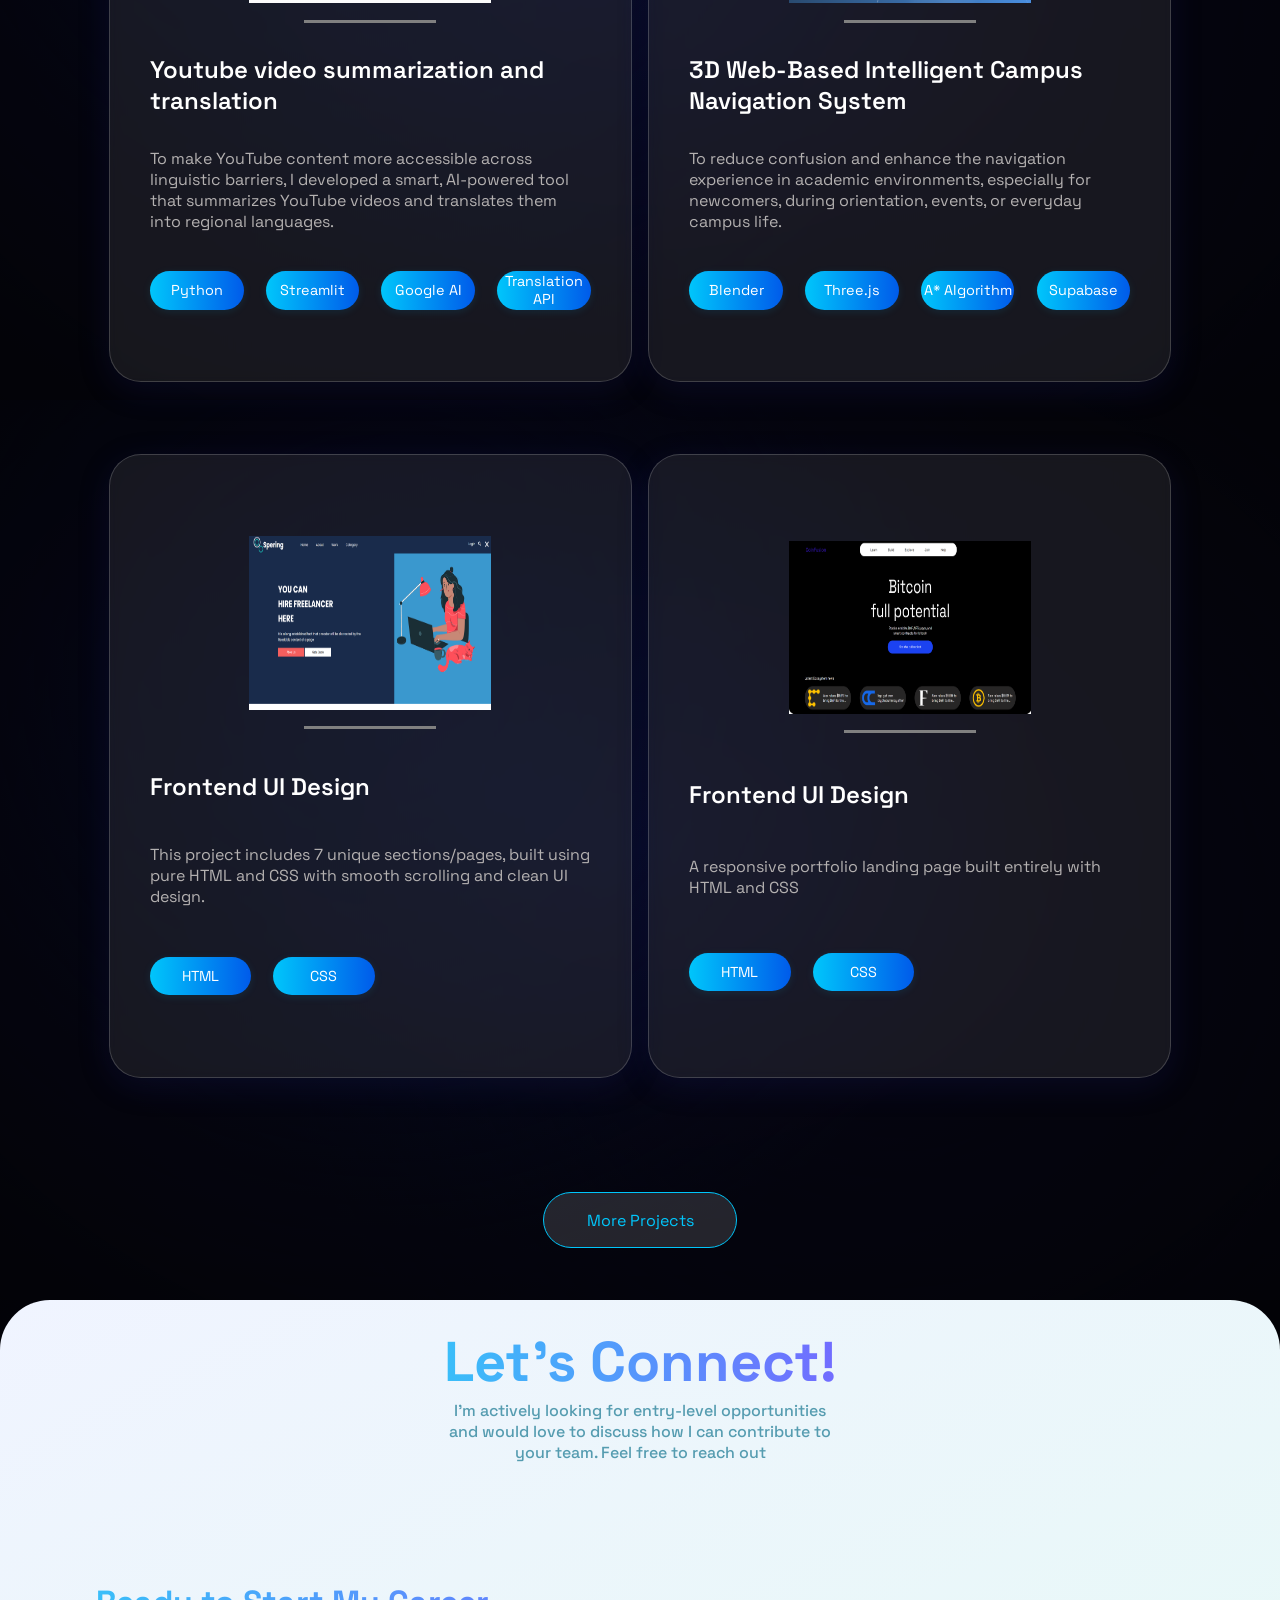
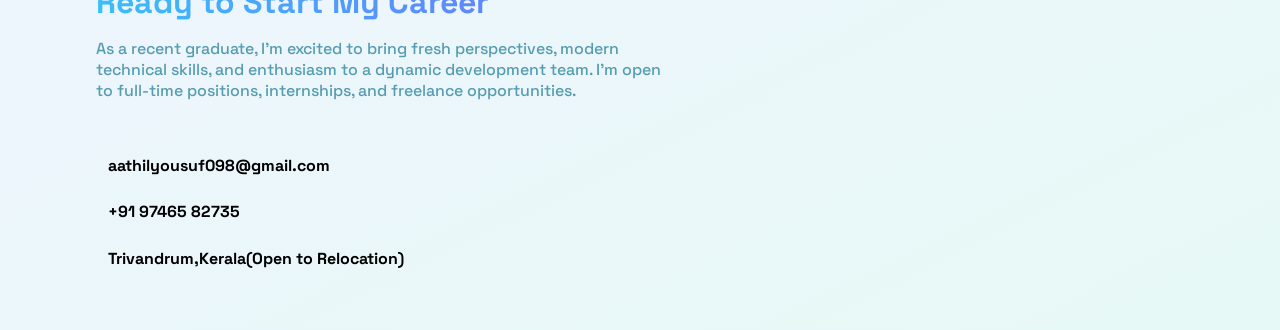
==== commit 83791a32: "changes" ====
--- a/index.html
+++ b/index.html
@@ -57,7 +57,7 @@
             </div>
             <div class="hero-buttons">
               <a href="#contact" class="btn btn-primary">Get in Touch</a>
-              <a href="assets/Resume.pdf" target="_blank" class="btn btn-secondary">My Resume</a>
+              <a href="assets/Resume Aathil Y.pdf" target="_blank" class="btn btn-secondary">My Resume</a>
             </div>
           </div>
         </div>
@@ -176,11 +176,11 @@
                       </div>
                       <div class="w6">
                         <div class="w7"></div>
-                        <p>Mongo DB</p>
-                      </div>
-                      <div class="w6">
-                        <div class="w7"></div>
-                        <p>PostgreSQL</p>
+                        <p>Mongo DB(Ongoing)</p>
+                      </div>
+                      <div class="w6">
+                        <div class="w7"></div>
+                        <p>Learning....</p>
                       </div>
                       <div class="w6">
                         <div class="w7"></div>
@@ -200,19 +200,19 @@
                  <div class="w5">
                       <div class="w6">
                         <div class="w7"></div>
-                        <p>Node.js</p>
-                      </div>
-                      <div class="w6">
-                        <div class="w7"></div>
-                        <p>Express.js</p>
-                      </div>
-                      <div class="w6">
-                        <div class="w7"></div>
-                        <p>Python</p>
-                      </div>
-                      <div class="w6">
-                        <div class="w7"></div>
-                        <p>Laravel</p>
+                        <p>Node.js(Ongoing)</p>
+                      </div>
+                      <div class="w6">
+                        <div class="w7"></div>
+                        <p>Express.js(Ongoing)</p>
+                      </div>
+                      <div class="w6">
+                        <div class="w7"></div>
+                        <p>Learning....</p>
+                      </div>
+                      <div class="w6">
+                        <div class="w7"></div>
+                        <p>Learning....</p>
                       </div>
                       <div class="w6">
                         <div class="w7"></div>
@@ -240,15 +240,15 @@
                       </div>
                       <div class="w6">
                         <div class="w7"></div>
+                        <p>Laravel</p>
+                      </div>
+                      <div class="w6">
+                        <div class="w7"></div>
                         <p>Blender</p>
                       </div>
                       <div class="w6">
                         <div class="w7"></div>
                         <p>Git</p>
-                      </div>
-                      <div class="w6">
-                        <div class="w7"></div>
-                        <p>Learning....</p>
                       </div>
                       <div class="w6">
                         <div class="w7"></div>
@@ -327,7 +327,7 @@
               </div>
            </div>
            <div class="r3">
-                <p>More Projects</p>
+                <a href="projects.html"><p>More Projects</p></a>
            </div>
       </section>
       <section class="page5" id="contact">
--- a/style.css
+++ b/style.css
@@ -955,7 +955,7 @@
   display: flex;
   justify-content: center;
 }
-.r3 p{
+.r3 a{
        background: rgba(255, 255, 255, 0.13);
       color: #00c6fb;
       border: 1.5px solid #00c6fb;
@@ -966,8 +966,9 @@
       border-radius: 50px;
       transition: all 0.2s ease;
       cursor: pointer;
-}
-.r3 p:hover{
+      text-decoration: none;
+}
+.r3 a:hover{
   background: #00c6fb;
   color: #fff;
   border: 1.5px solid #00c6fb;
